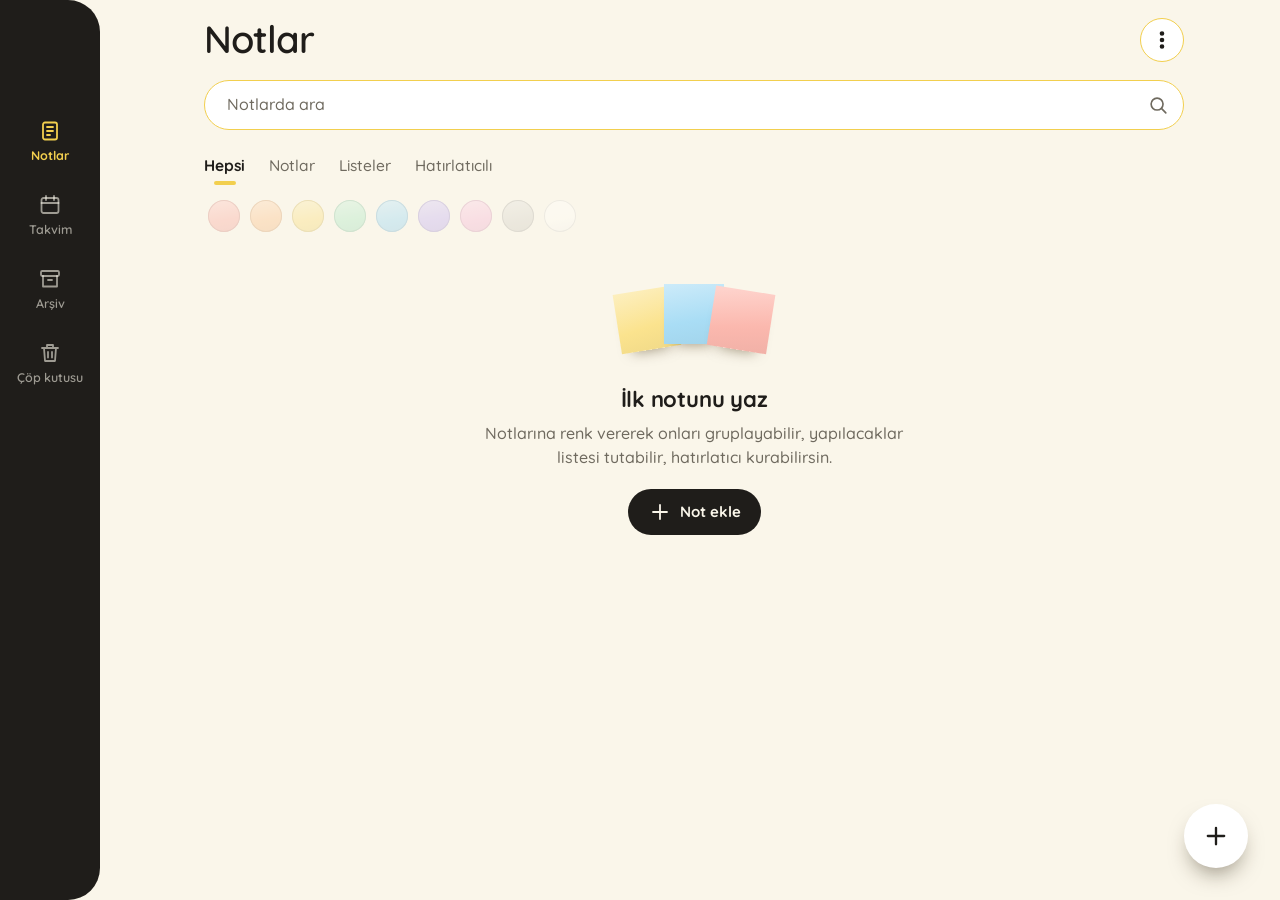
==== index.html @ d700523e "Yeni tasarım: krem masa üstünde yapışkan notlar - Pastel, hafif eğik notlar; raptiye = sabitlenmiş, " ====
<!doctype html>
<html lang="tr">
<head>
<meta charset="utf-8">
<meta name="viewport" content="width=device-width, initial-scale=1, viewport-fit=cover, interactive-widget=resizes-content">
<title>Palet</title>
<meta name="description" content="Renkli notlar, yapılacaklar listeleri ve hatırlatıcılar">
<meta name="theme-color" content="#FAF6EA">
<link rel="manifest" href="manifest.webmanifest">
<link rel="icon" href="icons/icon.svg" type="image/svg+xml">
<link rel="apple-touch-icon" href="icons/icon-192.png">
<link rel="preconnect" href="https://fonts.googleapis.com">
<link rel="preconnect" href="https://fonts.gstatic.com" crossorigin>
<link rel="stylesheet" href="https://fonts.googleapis.com/css2?family=Caveat:wght@500;600;700&family=Quicksand:wght@400;500;600;700&display=swap">
<link rel="stylesheet" href="styles.css">
</head>
<body>
<svg xmlns="http://www.w3.org/2000/svg" style="display:none">
  <defs>
    <symbol id="i-search" viewBox="0 0 24 24"><circle cx="11" cy="11" r="6.5"/><path d="M16 16l4.5 4.5"/></symbol>
    <symbol id="i-more" viewBox="0 0 24 24"><circle cx="12" cy="5.5" r="1.4" class="f"/><circle cx="12" cy="12" r="1.4" class="f"/><circle cx="12" cy="18.5" r="1.4" class="f"/></symbol>
    <symbol id="i-plus" viewBox="0 0 24 24"><path d="M12 5v14M5 12h14"/></symbol>
    <symbol id="i-back" viewBox="0 0 24 24"><path d="M19 12H5M11 6l-6 6 6 6"/></symbol>
    <symbol id="i-pin" viewBox="0 0 24 24"><path d="M9 3.5h6l-1 6.5 3.5 3v2h-11v-2L10 10z"/><path d="M12 15v5.5"/></symbol>
    <symbol id="i-pin-fill" viewBox="0 0 24 24"><path class="f" d="M9 3.5h6l-1 6.5 3.5 3v2h-11v-2L10 10z"/><path d="M12 15v5.5"/></symbol>
    <symbol id="i-bell" viewBox="0 0 24 24"><path d="M6 16v-5a6 6 0 0 1 12 0v5l1.5 2h-15z"/><path d="M10 20.5a2.2 2.2 0 0 0 4 0"/></symbol>
    <symbol id="i-archive" viewBox="0 0 24 24"><rect x="3" y="4" width="18" height="5" rx="1.2"/><path d="M5 9v10.5h14V9M10 13h4"/></symbol>
    <symbol id="i-unarchive" viewBox="0 0 24 24"><rect x="3" y="4" width="18" height="5" rx="1.2"/><path d="M5 9v10.5h14V9M12 17v-5M9.8 14l2.2-2.2 2.2 2.2"/></symbol>
    <symbol id="i-trash" viewBox="0 0 24 24"><path d="M4 7h16M9 7V4h6v3M6 7l1 13h10l1-13M10 11v5.5M14 11v5.5"/></symbol>
    <symbol id="i-restore" viewBox="0 0 24 24"><path d="M4.5 12a7.5 7.5 0 1 0 2.3-5.4"/><path d="M4.5 4v4.5H9"/></symbol>
    <symbol id="i-checklist" viewBox="0 0 24 24"><rect x="3.5" y="4.5" width="4" height="4" rx="1"/><rect x="3.5" y="15.5" width="4" height="4" rx="1"/><path d="M10.5 6.5h10M10.5 17.5h10"/></symbol>
    <symbol id="i-text" viewBox="0 0 24 24"><path d="M4.5 6h15M4.5 11h15M4.5 16h9"/></symbol>
    <symbol id="i-grid" viewBox="0 0 24 24"><rect x="4" y="4" width="7" height="7" rx="1.5"/><rect x="13" y="4" width="7" height="7" rx="1.5"/><rect x="4" y="13" width="7" height="7" rx="1.5"/><rect x="13" y="13" width="7" height="7" rx="1.5"/></symbol>
    <symbol id="i-rows" viewBox="0 0 24 24"><rect x="4" y="5" width="16" height="5.5" rx="1.5"/><rect x="4" y="13.5" width="16" height="5.5" rx="1.5"/></symbol>
    <symbol id="i-calendar" viewBox="0 0 24 24"><rect x="3.5" y="5" width="17" height="15" rx="2"/><path d="M3.5 10h17M8 3v4M16 3v4"/></symbol>
    <symbol id="i-notes" viewBox="0 0 24 24"><rect x="5" y="3.5" width="14" height="17" rx="2"/><path d="M9 8h6M9 12h6M9 16h3"/></symbol>
    <symbol id="i-chev-left" viewBox="0 0 24 24"><path d="M15 6l-6 6 6 6"/></symbol>
    <symbol id="i-chev-right" viewBox="0 0 24 24"><path d="M9 6l6 6-6 6"/></symbol>
    <symbol id="i-download" viewBox="0 0 24 24"><path d="M12 4v11M7 10l5 5 5-5M5 20h14"/></symbol>
    <symbol id="i-upload" viewBox="0 0 24 24"><path d="M12 20V9M7 13l5-5 5 5M5 4h14"/></symbol>
    <symbol id="i-theme" viewBox="0 0 24 24"><circle cx="12" cy="12" r="8"/><path class="f" d="M12 4a8 8 0 0 1 0 16z"/></symbol>
    <symbol id="i-close" viewBox="0 0 24 24"><path d="M6 6l12 12M18 6L6 18"/></symbol>
    <symbol id="i-check" viewBox="0 0 24 24"><path d="M5 12.5l4.5 4.5L19 7.5"/></symbol>
    <symbol id="i-copy" viewBox="0 0 24 24"><rect x="8.5" y="8.5" width="11.5" height="11.5" rx="2"/><path d="M15.5 8.5V6a2 2 0 0 0-2-2H6a2 2 0 0 0-2 2v7.5a2 2 0 0 0 2 2h2.5"/></symbol>
    <symbol id="i-share" viewBox="0 0 24 24"><path d="M12 3.5v11.5M8 7.5l4-4 4 4M5 12v7.5h14V12"/></symbol>
    <symbol id="i-sort" viewBox="0 0 24 24"><path d="M7 4v16M4 17l3 3 3-3M17 20V4M14 7l3-3 3 3"/></symbol>
    <!-- Desk props: drawn in their own colours, not currentColor -->
    <symbol id="d-pushpin" viewBox="0 0 34 44">
      <ellipse cx="20" cy="40" rx="6" ry="1.8" fill="rgba(40,25,0,.22)"/>
      <path d="M17 20 19.5 38.5" stroke="#8C8E93" stroke-width="2.2" stroke-linecap="round"/>
      <path d="M8 19.5c2.6 2.6 15.4 2.6 18 0l-3-4.5h-12z" fill="#B8323A"/>
      <circle cx="17" cy="11" r="9.5" fill="#E4484F"/>
      <ellipse cx="13.6" cy="7.6" rx="3.4" ry="2.6" fill="#fff" opacity=".5"/>
    </symbol>
    <symbol id="d-clip" viewBox="0 0 22 56">
      <path d="M7 18v25a4.5 4.5 0 0 0 9 0V12a7.5 7.5 0 0 0-15 0v31" fill="none" stroke="#8E97A3" stroke-width="2.6" stroke-linecap="round"/>
      <path d="M7 18v25a4.5 4.5 0 0 0 9 0V12" fill="none" stroke="#C9D0D8" stroke-width="1" stroke-linecap="round" opacity=".8"/>
    </symbol>
    <symbol id="i-install" viewBox="0 0 24 24"><rect x="7" y="3" width="10" height="18" rx="2"/><path d="M12 7.5v6.5M9.5 11.5L12 14l2.5-2.5"/></symbol>
  </defs>
</svg>

<div class="app">
  <header class="topbar">
    <div class="topbar-row">
      <h1 id="view-title" class="view-title">Notlar</h1>
      <button id="menu-btn" class="icon-btn ring" type="button" aria-label="Görünüm ve yedek seçenekleri"><svg class="icon"><use href="#i-more"/></svg></button>
    </div>
    <div id="search-row" class="search-row">
      <label class="search-field">
        <span class="visually-hidden">Notlarda ara</span>
        <input id="search-input" type="search" placeholder="Notlarda ara" autocomplete="off" enterkeyhint="search">
        <button id="search-close" class="clear-btn" type="button" aria-label="Aramayı temizle" hidden><svg class="icon"><use href="#i-close"/></svg></button>
        <svg class="icon search-icon" aria-hidden="true"><use href="#i-search"/></svg>
      </label>
    </div>
    <div id="kinds" class="kinds" role="group" aria-label="Türe göre filtrele"></div>
    <div id="palette" class="palette" role="group" aria-label="Renge göre filtrele"></div>
  </header>

  <main id="view" class="view" tabindex="-1"></main>

  <button id="fab" class="fab" type="button" aria-label="Yeni not"><svg class="icon"><use href="#i-plus"/></svg></button>

  <nav class="tabs" aria-label="Bölümler">
    <button class="tab" type="button" data-view="notes"><svg class="icon"><use href="#i-notes"/></svg><span>Notlar</span></button>
    <button class="tab" type="button" data-view="calendar"><svg class="icon"><use href="#i-calendar"/></svg><span>Takvim</span></button>
    <span class="tab-gap" aria-hidden="true"></span>
    <button class="tab" type="button" data-view="archive"><svg class="icon"><use href="#i-archive"/></svg><span>Arşiv</span></button>
    <button class="tab" type="button" data-view="trash"><svg class="icon"><use href="#i-trash"/></svg><span>Çöp kutusu</span></button>
  </nav>
</div>

<section id="editor" class="editor" hidden aria-label="Not">
  <header class="ed-bar">
    <button id="ed-back" class="icon-btn ring" type="button" aria-label="Notu kaydet ve kapat"><svg class="icon"><use href="#i-back"/></svg></button>
    <span class="grow"></span>
    <button id="ed-pin" class="icon-btn" type="button" aria-label="Sabitle" aria-pressed="false"><svg class="icon"><use href="#i-pin"/></svg></button>
    <button id="ed-remind" class="icon-btn" type="button" aria-label="Hatırlatıcı kur"><svg class="icon"><use href="#i-bell"/></svg></button>
    <button id="ed-archive" class="icon-btn" type="button" aria-label="Arşivle"><svg class="icon"><use href="#i-archive"/></svg></button>
    <button id="ed-more" class="icon-btn" type="button" aria-label="Diğer işlemler"><svg class="icon"><use href="#i-more"/></svg></button>
  </header>
  <div class="ed-scroll">
    <div class="ed-inner">
      <span class="ed-tape" aria-hidden="true"></span>
      <input id="ed-title" class="ed-title" type="text" placeholder="Başlık" aria-label="Başlık" autocomplete="off" enterkeyhint="next">
      <button id="ed-chip" class="chip" type="button" hidden></button>
      <textarea id="ed-body" class="ed-body" placeholder="Not" aria-label="Not metni" rows="6"></textarea>
      <div id="ed-list" class="ed-list" hidden></div>
    </div>
  </div>
  <footer class="ed-foot">
    <div id="ed-colors" class="swatches" role="radiogroup" aria-label="Not rengi"></div>
    <p id="ed-stamp" class="stamp"></p>
  </footer>
</section>

<dialog id="dlg-remind" class="dlg">
  <form method="dialog" class="dlg-form">
    <h2 class="dlg-title">Hatırlatıcı</h2>
    <div class="quick">
      <button type="button" class="pill" data-quick="tonight">Bu akşam 20:00</button>
      <button type="button" class="pill" data-quick="tomorrow">Yarın 09:00</button>
      <button type="button" class="pill" data-quick="week">Haftaya 09:00</button>
    </div>
    <label class="field-label" for="remind-at">Tarih ve saat</label>
    <input id="remind-at" class="field" type="datetime-local">
    <p id="remind-hint" class="hint"></p>
    <div class="dlg-actions">
      <button id="remind-remove" class="btn ghost danger-text" type="button">Kaldır</button>
      <span class="grow"></span>
      <button id="remind-cancel" class="btn ghost" type="button">Vazgeç</button>
      <button class="btn primary" value="save">Kaydet</button>
    </div>
  </form>
</dialog>

<dialog id="dlg-confirm" class="dlg">
  <form method="dialog" class="dlg-form">
    <h2 id="confirm-title" class="dlg-title"></h2>
    <p id="confirm-body" class="dlg-text"></p>
    <div class="dlg-actions">
      <span class="grow"></span>
      <button class="btn ghost" value="cancel">Vazgeç</button>
      <button id="confirm-ok" class="btn danger" value="ok"></button>
    </div>
  </form>
</dialog>

<dialog id="dlg-sheet" class="dlg sheet">
  <form method="dialog" class="sheet-form">
    <h2 id="sheet-title" class="sheet-title"></h2>
    <div id="sheet-items" class="sheet-items"></div>
  </form>
</dialog>

<input id="import-file" type="file" accept="application/json,.json" hidden>
<div id="toast" class="toast" role="status" aria-live="polite" hidden><span id="toast-msg"></span><button id="toast-act" type="button" hidden></button></div>

<script type="module" src="app.js"></script>
</body>
</html>
---- styles.css ----
/* Palet: sticky notes on a cream desk.
   Notes are paper: pastel, slightly tilted, held up by tape, a pushpin (pinned) or a clip (lists). */
:root {
  color-scheme: light;
  --bg: #FAF6EA;           /* the desk */
  --surface: #FFFFFF;
  --ink: #1F1D1A;
  --muted: #6F6A5F;
  --line: #E7DFC9;
  --sun: #F2CF4E;          /* rings, active tab, underlines */
  --bar: #1F1D1A;          /* bottom bar */
  --bar-ink: #FAF6EA;
  --hover: rgba(31, 29, 26, .06);
  --press: rgba(31, 29, 26, .12);
  --focus: #2F5BD3;
  --danger: #C2362F;
  --backdrop: rgba(25, 20, 10, .42);

  /* Text on paper is always dark, in both themes */
  --paper-ink: #2B2822;
  --sheen: 40%;            /* how much lighter the top of a note is */

  --n-red: #FBB8AE;
  --n-orange: #FDCB9B;
  --n-yellow: #FBE38E;
  --n-green: #B9EBCB;
  --n-blue: #A9DDF5;
  --n-purple: #CDBDF3;
  --n-pink: #F8C3DC;
  --n-gray: #DCD9D0;
  --n-white: #FFFDF7;

  --font: "Quicksand", ui-rounded, system-ui, -apple-system, "Segoe UI", Roboto, sans-serif;
  --hand: "Caveat", "Segoe Print", "Bradley Hand", cursive;
  --tabs-h: 68px;
  --safe-b: env(safe-area-inset-bottom, 0px);
  --safe-t: env(safe-area-inset-top, 0px);
  --dur: 180ms;
  --ease: cubic-bezier(.2, .7, .2, 1);
}

@media (prefers-color-scheme: dark) {
  :root:not([data-theme="light"]) {
    color-scheme: dark;
    --bg: #1B1A17; --surface: #262420; --ink: #F2EEE3; --muted: #A7A193; --line: #3A3730;
    --sun: #E9C84A; --bar: #2E2B25; --bar-ink: #F2EEE3;
    --hover: rgba(242, 238, 227, .07); --press: rgba(242, 238, 227, .14);
    --focus: #8DA9F5; --danger: #FF7A70; --backdrop: rgba(0, 0, 0, .6);
    --sheen: 14%;
    --n-red: #D99A91; --n-orange: #DDAE7F; --n-yellow: #D9C473; --n-green: #9CC9AD; --n-blue: #8FBDD4;
    --n-purple: #AE9FD3; --n-pink: #D4A3BB; --n-gray: #B9B6AD; --n-white: #DDDAD1;
  }
}
:root[data-theme="dark"] {
  color-scheme: dark;
  --bg: #1B1A17; --surface: #262420; --ink: #F2EEE3; --muted: #A7A193; --line: #3A3730;
  --sun: #E9C84A; --bar: #2E2B25; --bar-ink: #F2EEE3;
  --hover: rgba(242, 238, 227, .07); --press: rgba(242, 238, 227, .14);
  --focus: #8DA9F5; --danger: #FF7A70; --backdrop: rgba(0, 0, 0, .6);
  --sheen: 14%;
  --n-red: #D99A91; --n-orange: #DDAE7F; --n-yellow: #D9C473; --n-green: #9CC9AD; --n-blue: #8FBDD4;
  --n-purple: #AE9FD3; --n-pink: #D4A3BB; --n-gray: #B9B6AD; --n-white: #DDDAD1;
}

/* Base */
*, *::before, *::after { box-sizing: border-box; }
html {
  -webkit-text-size-adjust: 100%;
  -webkit-tap-highlight-color: transparent; /* our own :active states give the feedback */
  overscroll-behavior: none;                /* no pull-to-refresh tearing the app away */
}
body {
  margin: 0;
  min-height: 100dvh;
  background: var(--bg);
  color: var(--ink);
  font: 500 16px/1.45 var(--font);
  overflow-x: hidden;
}
button, input, textarea, select { font: inherit; color: inherit; }
button { cursor: pointer; background: none; border: 0; padding: 0; }
/* Controls fire on tap without the double-tap wait, and a long press doesn't select their label */
button, a, [role="button"], label { touch-action: manipulation; }
button, [role="button"] { user-select: none; -webkit-user-select: none; -webkit-touch-callout: none; }
:focus-visible { outline: 2px solid var(--focus); outline-offset: 2px; border-radius: 8px; }
[hidden] { display: none !important; }
.visually-hidden { position: absolute; width: 1px; height: 1px; overflow: hidden; clip: rect(0 0 0 0); white-space: nowrap; }
.grow { flex: 1; }

.icon { width: 24px; height: 24px; flex: none; fill: none; stroke: currentColor; stroke-width: 1.8; stroke-linecap: round; stroke-linejoin: round; }
.icon .f, symbol .f { fill: currentColor; }

/* Paper: every note colour is a soft vertical sheen, lighter at the top */
.card, .seg, .empty-art span, .editor {
  --paper: linear-gradient(170deg, color-mix(in oklab, var(--c), #fff var(--sheen)) 0%, var(--c) 60%, color-mix(in oklab, var(--c), #000 3%) 100%);
}
.swatch { --paper: linear-gradient(170deg, color-mix(in oklab, var(--sc), #fff var(--sheen)) 0%, var(--sc) 60%); }

.icon-btn {
  display: inline-grid; place-items: center;
  width: 44px; height: 44px; border-radius: 50%; flex: none;
  color: var(--ink);
}
.icon-btn.ring { border: 1.5px solid var(--sun); background: var(--surface); }
.icon-btn[aria-pressed="true"] { background: var(--hover); }

.btn {
  display: inline-flex; align-items: center; justify-content: center; gap: 8px;
  min-height: 46px; padding: 0 20px; border-radius: 999px;
  font-weight: 700; font-size: 15px;
}
.btn.primary { background: var(--ink); color: var(--bg); }
.btn.danger { background: var(--danger); color: #fff; }
.btn.outline { border: 1.5px solid var(--ink); }
.danger-text { color: var(--danger); }

/* App chrome */
.app { max-width: 1120px; margin: 0 auto; padding: 0 16px calc(var(--tabs-h) + var(--safe-b) + 110px); }

.topbar { padding-top: calc(var(--safe-t) + 14px); padding-bottom: 6px; }
.topbar-row { display: flex; align-items: center; gap: 8px; min-height: 52px; }
.view-title {
  flex: 1; margin: 0;
  font-size: 38px; line-height: 1.05; font-weight: 600; letter-spacing: -.025em;
}

.search-row { margin-top: 14px; }
.search-field {
  display: flex; align-items: center; gap: 4px;
  height: 50px; padding: 0 14px 0 20px; border-radius: 999px;
  background: var(--surface); border: 1.5px solid var(--sun);
  color: var(--muted);
}
.search-field:focus-within { border-color: var(--ink); }
.search-field input { flex: 1; min-width: 0; border: 0; outline: 0; background: none; color: var(--ink); font-size: 16px; font-weight: 500; }
.search-field input::placeholder { color: var(--muted); }
.search-field input::-webkit-search-cancel-button { display: none; }
.search-icon { width: 22px; height: 22px; }
.clear-btn { display: grid; place-items: center; width: 36px; height: 36px; border-radius: 50%; color: var(--ink); }
.clear-btn .icon { width: 18px; height: 18px; }

/* Kind tabs: text with a short sun underline */
.kinds { display: flex; gap: 24px; margin-top: 16px; overflow-x: auto; scrollbar-width: none; }
.kind {
  position: relative; flex: none; padding: 8px 0 12px;
  font-size: 15.5px; font-weight: 500; color: var(--muted);
}
.kind[aria-pressed="true"] { color: var(--ink); font-weight: 700; }
.kind[aria-pressed="true"]::after {
  content: ""; position: absolute; left: 50%; bottom: 3px; width: 22px; height: 4px; margin-left: -11px;
  border-radius: 4px; background: var(--sun);
}

/* Colour filter: one paper dot per colour, with its count */
.palette { display: flex; gap: 10px; margin-top: 6px; padding: 6px 4px; overflow-x: auto; scrollbar-width: none; }
.seg {
  flex: none; width: 32px; height: 32px; border-radius: 50%;
  background: var(--paper);
  box-shadow: inset 0 0 0 1px color-mix(in oklab, var(--c), #000 10%);
  display: grid; place-items: center;
  font-size: 12.5px; font-weight: 700; color: var(--paper-ink);
  transition: opacity var(--dur) var(--ease), transform 120ms var(--ease), box-shadow var(--dur) var(--ease);
}
.seg.none { opacity: .45; }
.palette.filtering .seg[aria-pressed="false"] { opacity: .3; }
.seg[aria-pressed="true"] { box-shadow: 0 0 0 2.5px var(--bg), 0 0 0 4.5px var(--ink); }

.filter-note {
  display: flex; align-items: center; gap: 10px; flex-wrap: wrap;
  margin: 8px 0 4px; color: var(--muted); font-size: 15px;
}
.filter-note .dot { width: 12px; height: 12px; border-radius: 50%; background: var(--c); }
.link-btn { font-weight: 700; color: var(--ink); text-decoration: underline; text-decoration-color: var(--sun); text-decoration-thickness: 3px; text-underline-offset: 4px; min-height: 32px; }

/* The board */
.section-head { margin: 22px 0 4px; font-size: 14px; font-weight: 700; color: var(--muted); }

.notes.grid {
  display: grid; grid-template-columns: repeat(2, minmax(0, 1fr));
  gap: 28px 18px; align-items: start;
  padding: 22px 4px 12px;
}
@media (min-width: 720px) { .notes.grid { grid-template-columns: repeat(3, minmax(0, 1fr)); gap: 34px 24px; } }
@media (min-width: 1000px) { .notes.grid { grid-template-columns: repeat(4, minmax(0, 1fr)); } }
.notes.grid .card:nth-child(2n) { top: 12px; }
.notes.rows { display: grid; gap: 22px; max-width: 760px; padding: 20px 4px 12px; }

.card {
  position: relative;
  display: flex; flex-direction: column;
  aspect-ratio: 1 / 1; /* grows past square when the text needs it */
  padding: 20px 14px 12px;
  color: var(--paper-ink);
  background: var(--paper);
  border-radius: 2px 2px 4px 4px;
  box-shadow: 0 1px 1px rgba(60, 40, 0, .08), 0 14px 18px -14px rgba(60, 40, 0, .55);
  transform: rotate(var(--tilt, 0deg));
  transition: transform 180ms var(--ease), box-shadow 180ms var(--ease);
}
.notes.rows .card { aspect-ratio: auto; min-height: 0; transform: rotate(calc(var(--tilt, 0deg) / 3)); }
/* A curled corner on some notes */
.card.curl::after {
  content: ""; position: absolute; right: 0; bottom: 0; width: 26px; height: 26px;
  background: linear-gradient(315deg, var(--bg) 0 50%, color-mix(in oklab, var(--c), #000 16%) 50%, color-mix(in oklab, var(--c), #fff 30%) 100%);
  border-top-left-radius: 8px;
  box-shadow: -2px -2px 4px rgba(60, 40, 0, .1);
}
.card-hit { position: absolute; inset: 0; z-index: 1; border-radius: 4px; }
.card-hit:focus-visible { outline-offset: 4px; }
.card > :not(.card-hit):not(.holder) { position: relative; pointer-events: none; flex-shrink: 0; }

.holder { position: absolute; z-index: 2; pointer-events: none; }
.holder.tape {
  top: -10px; left: 50%; width: 66px; height: 22px; margin-left: -33px;
  transform: rotate(var(--tape-tilt, -2deg));
  background:
    repeating-linear-gradient(90deg, rgba(255, 255, 255, .22) 0 4px, transparent 4px 10px),
    color-mix(in oklab, var(--tape), transparent 22%);
  clip-path: polygon(0 12%, 5% 0, 12% 8%, 88% 6%, 95% 0, 100% 14%, 100% 88%, 95% 100%, 88% 92%, 12% 96%, 5% 100%, 0 86%);
}
.holder.pin { top: -18px; left: 50%; width: 30px; height: 38px; margin-left: -13px; }
.holder.clip { top: -16px; left: 14px; width: 18px; height: 46px; transform: rotate(-8deg); }

.card-title {
  margin: 0 0 4px; font-family: var(--hand); font-size: 25px; line-height: 1.02; font-weight: 700;
  overflow-wrap: anywhere;
  display: -webkit-box; -webkit-line-clamp: 3; -webkit-box-orient: vertical; overflow: hidden;
}
.card-body {
  margin: 0; font-family: var(--hand); font-size: 20.5px; line-height: 1.12; font-weight: 500;
  white-space: pre-wrap; overflow-wrap: anywhere;
  display: -webkit-box; -webkit-line-clamp: 6; -webkit-box-orient: vertical; overflow: hidden;
}
.card-title + .card-body { -webkit-line-clamp: 4; opacity: .85; }
.notes.rows .card-body { -webkit-line-clamp: 3; }
.card-list { list-style: none; margin: 2px 0 0; padding: 0; font-family: var(--hand); font-size: 20px; line-height: 1.1; display: grid; gap: 2px; }
.card-list li { display: flex; gap: 7px; align-items: flex-start; overflow-wrap: anywhere; }
.card-list .box { flex: none; width: 12px; height: 12px; margin-top: 5px; border: 1.6px solid currentColor; border-radius: 3px; opacity: .7; }
.card-more { margin: 4px 0 0; font-size: 12.5px; font-weight: 600; opacity: .7; }
.card-meta { display: flex; flex-wrap: wrap; gap: 6px; margin-top: auto; padding-top: 8px; }
.card-when {
  display: inline-flex; align-items: center; gap: 4px;
  font-size: 12.5px; font-weight: 700; letter-spacing: .01em; opacity: .8;
}
.card-when .icon { width: 14px; height: 14px; stroke-width: 2.2; }
.card-when.past { text-decoration: line-through; opacity: .5; }

/* Empty states: a few blank notes */
.empty { max-width: 420px; margin: 40px auto 0; text-align: center; }
.empty-art { display: flex; justify-content: center; margin: 0 0 26px; height: 74px; }
.empty-art span {
  width: 60px; height: 60px; margin: 0 -6px; background: var(--paper);
  box-shadow: 0 12px 14px -12px rgba(60, 40, 0, .5);
  transform: rotate(calc(var(--i) * 9deg)) translateY(calc(var(--i) * var(--i) * 6px));
}
.empty h2 { margin: 0 0 6px; font-size: 22px; font-weight: 700; letter-spacing: -.01em; }
.empty p { margin: 0 0 20px; color: var(--muted); }

.banner {
  display: flex; align-items: center; gap: 12px; flex-wrap: wrap;
  padding: 10px 12px 10px 16px; margin: 10px 0 4px; border-radius: 18px;
  background: var(--surface); border: 1px solid var(--line); color: var(--muted); font-size: 15px;
}
.banner p { margin: 0; flex: 1; min-width: 200px; }

/* Bottom bar: dark, domed, with the new-note button sitting in its middle */
.tabs {
  position: fixed; left: 0; right: 0; bottom: 0; z-index: 6;
  display: grid; grid-template-columns: repeat(5, 1fr); align-items: center;
  height: calc(var(--tabs-h) + var(--safe-b)); padding: 6px 8px var(--safe-b);
  background: var(--bar); color: var(--bar-ink);
  border-radius: 50% 50% 0 0 / 26px 26px 0 0;
}
body:has(#fab[hidden]) .tabs { grid-template-columns: repeat(4, 1fr); }
body:has(#fab[hidden]) .tab-gap { display: none; }
.tab {
  display: flex; flex-direction: column; align-items: center; justify-content: center; gap: 3px;
  height: 56px; min-width: 0;
  font-size: 11.5px; font-weight: 600; color: color-mix(in oklab, var(--bar-ink) 58%, transparent);
}
.tab .icon { width: 24px; height: 24px; transition: transform 120ms var(--ease); }
.tab[aria-current="page"] { color: var(--sun); font-weight: 700; }

.fab {
  position: fixed; z-index: 7;
  left: 50%; translate: -50% 0;
  bottom: calc(var(--safe-b) + var(--tabs-h) - 36px);
  width: 64px; height: 64px; border-radius: 50%;
  display: grid; place-items: center;
  background: var(--surface); color: var(--ink);
  box-shadow: 0 0 0 6px var(--bg), 0 12px 22px -8px rgba(40, 30, 10, .5);
}
.fab .icon { width: 28px; height: 28px; stroke-width: 2; }

@media (min-width: 900px) {
  .app { padding-left: 124px; padding-bottom: 120px; }
  .tabs {
    top: 0; right: auto; width: 100px; height: auto; padding: calc(var(--safe-t) + 110px) 0 0;
    display: flex; flex-direction: column; gap: 10px;
    border-radius: 0 32px 32px 0;
  }
  .tab-gap { display: none; }
  .tab { height: 64px; flex: none; font-size: 12.5px; }
  .fab { left: auto; translate: none; right: 32px; bottom: 32px; box-shadow: 0 12px 22px -8px rgba(40, 30, 10, .5); }
  .toast { bottom: 32px !important; }
}

/* Calendar */
.cal { max-width: 560px; margin-top: 8px; }
.cal-head { display: flex; align-items: center; gap: 4px; margin-bottom: 8px; }
.cal-month { flex: 1; margin: 0; font-size: 22px; font-weight: 700; letter-spacing: -.01em; }
.cal-month::first-letter { text-transform: uppercase; }
.cal-grid {
  display: grid; grid-template-columns: repeat(7, minmax(0, 1fr)); gap: 2px;
  padding: 10px 8px; border-radius: 24px; background: var(--surface); border: 1px solid var(--line);
}
.cal-wd { text-align: center; font-size: 12.5px; font-weight: 600; color: var(--muted); padding: 4px 0 6px; }
.cal-day {
  position: relative; min-width: 0; min-height: 56px; border-radius: 14px; padding: 5px 0 6px;
  display: flex; flex-direction: column; align-items: center; justify-content: flex-start; gap: 4px;
  font-size: 15px; font-weight: 600; font-variant-numeric: tabular-nums;
}
.cal-day .num { display: grid; place-items: center; width: 30px; height: 30px; border-radius: 50%; }
.cal-day.today .num { background: var(--sun); color: var(--paper-ink); font-weight: 700; }
.cal-day[aria-pressed="true"] { box-shadow: inset 0 0 0 1.5px var(--ink); }
.cal-day.out { visibility: hidden; }
.dots { display: flex; gap: 3px; flex-wrap: wrap; justify-content: center; max-width: 100%; padding: 0 4px; }
.dots i { width: 7px; height: 7px; border-radius: 2px; background: var(--c); transform: rotate(8deg); }
.cal-list { margin-top: 20px; }
.cal-list h3 { margin: 0 0 6px; font-size: 18px; font-weight: 700; }
.cal-list h3::first-letter { text-transform: uppercase; }
.cal-empty { color: var(--muted); margin: 0 0 14px; }

/* Editor: the note itself, blown up, on ruled paper */
.editor {
  --ink: var(--paper-ink);
  --hover: rgba(43, 40, 34, .08);
  --press: rgba(43, 40, 34, .15);
  --rule: color-mix(in oklab, var(--c), #2B2822 16%);
  position: fixed; inset: 0; z-index: 20;
  display: flex; flex-direction: column;
  color: var(--paper-ink);
  background: var(--paper);
  background-color: var(--c);
}
.editor.opening { animation: ed-in 220ms var(--ease); }
@keyframes ed-in { from { opacity: 0; transform: translateY(14px) rotate(-1deg); } }
.ed-bar {
  display: flex; align-items: center; gap: 4px;
  padding: calc(var(--safe-t) + 8px) 10px 4px;
  max-width: 820px; width: 100%; margin: 0 auto;
}
.editor .icon-btn.ring { border-color: rgba(43, 40, 34, .22); background: rgba(255, 255, 255, .35); }
.ed-scroll { flex: 1; overflow-y: auto; overscroll-behavior: contain; }
.ed-inner { max-width: 760px; margin: 0 auto; padding: 0 22px 32px; }
.ed-tape {
  display: block; width: 96px; height: 24px; margin: 2px auto 8px;
  transform: rotate(-2deg);
  background:
    repeating-linear-gradient(90deg, rgba(255, 255, 255, .3) 0 4px, transparent 4px 10px),
    color-mix(in oklab, var(--c), #2B2822 14%);
  opacity: .8;
  clip-path: polygon(0 12%, 5% 0, 12% 8%, 88% 6%, 95% 0, 100% 14%, 100% 88%, 95% 100%, 88% 92%, 12% 96%, 5% 100%, 0 86%);
}
.ed-title {
  width: 100%; border: 0; outline: 0; background: none; padding: 4px 0;
  font-family: var(--hand); font-size: 38px; font-weight: 700; line-height: 1.1;
}
.ed-title::placeholder, .ed-body::placeholder, .item-text::placeholder { color: rgba(43, 40, 34, .42); }
.ed-body {
  display: block; width: 100%; min-height: 50vh; resize: none; border: 0; outline: 0;
  margin-top: 10px; padding: 0; overflow: hidden;
  font-size: 17px; line-height: 30px; font-weight: 500;
  background: repeating-linear-gradient(to bottom, transparent 0 29px, var(--rule) 29px 30px);
  background-attachment: local;
}
.chip {
  display: inline-flex; align-items: center; gap: 6px; margin: 4px 0 6px;
  min-height: 34px; padding: 0 14px 0 10px; border-radius: 999px;
  font-size: 14px; font-weight: 700;
  background: rgba(255, 255, 255, .45);
}
.chip .icon { width: 18px; height: 18px; }
.chip.past { text-decoration: line-through; opacity: .7; }

.ed-list { padding-top: 8px; }
.items { list-style: none; margin: 0; padding: 0; }
.item { display: grid; grid-template-columns: 36px 1fr 40px; align-items: start; gap: 2px; border-bottom: 1px solid var(--rule); }
.check { display: grid; place-items: center; width: 36px; height: 42px; }
.check span {
  display: grid; place-items: center; width: 22px; height: 22px; border-radius: 6px;
  border: 2px solid rgba(43, 40, 34, .7);
}
.check[aria-checked="true"] span { background: var(--paper-ink); border-color: var(--paper-ink); color: var(--c); }
.check .icon { width: 16px; height: 16px; stroke-width: 2.6; }
.item-text {
  width: 100%; resize: none; border: 0; outline: 0; background: none; overflow: hidden;
  padding: 9px 0; font-size: 17px; line-height: 1.45; font-weight: 500; min-height: 42px;
}
.item.done .item-text { text-decoration: line-through; color: rgba(43, 40, 34, .55); }
.item-del { display: grid; place-items: center; width: 40px; height: 40px; border-radius: 50%; opacity: .55; }
.item-del:focus-visible { opacity: 1; background: var(--hover); }
.item-del .icon { width: 18px; height: 18px; }
.add-item {
  display: flex; align-items: center; gap: 8px; min-height: 46px; padding: 0 14px 0 6px; border-radius: 999px;
  color: rgba(43, 40, 34, .72); font-size: 16px; font-weight: 600;
}
.add-item .icon { width: 22px; height: 22px; }
.done-head {
  display: flex; align-items: center; gap: 6px; margin: 16px 0 2px; min-height: 40px;
  font-size: 14px; font-weight: 700; color: rgba(43, 40, 34, .65);
}
.done-head .icon { width: 18px; height: 18px; transition: transform var(--dur) var(--ease); }
.done-head[aria-expanded="true"] .icon { transform: rotate(90deg); }

.ed-foot {
  border-top: 1px solid var(--rule);
  background: rgba(255, 255, 255, .2);
  padding: 10px 12px calc(var(--safe-b) + 8px);
}
.swatches { display: flex; gap: 10px; overflow-x: auto; padding: 5px; max-width: 760px; margin: 0 auto; scrollbar-width: none; }
.swatch {
  flex: none; width: 36px; height: 36px; border-radius: 50%;
  background: var(--paper);
  box-shadow: inset 0 0 0 1px rgba(43, 40, 34, .18);
  display: grid; place-items: center; color: var(--paper-ink);
}
.swatch[aria-checked="true"] { box-shadow: 0 0 0 2.5px var(--c), 0 0 0 4.5px var(--paper-ink); }
.swatch .icon { width: 18px; height: 18px; stroke-width: 2.6; opacity: 0; }
.swatch[aria-checked="true"] .icon { opacity: 1; }
.stamp { margin: 6px auto 0; max-width: 760px; padding: 0 4px; font-size: 13px; font-weight: 600; color: rgba(43, 40, 34, .6); }

/* Dialogs */
.dlg {
  border: 0; padding: 0; border-radius: 26px;
  width: min(420px, calc(100vw - 32px));
  background: var(--surface); color: var(--ink);
}
.dlg::backdrop { background: var(--backdrop); }
.dlg[open] { animation: dlg-in 160ms var(--ease); }
@keyframes dlg-in { from { opacity: 0; transform: translateY(8px); } }
.dlg-form { padding: 22px; display: flex; flex-direction: column; }
.dlg-title { margin: 0 0 12px; font-size: 22px; font-weight: 700; letter-spacing: -.01em; }
.dlg-text { margin: 0 0 8px; color: var(--muted); }
.dlg-actions { display: flex; align-items: center; gap: 4px; margin-top: 18px; flex-wrap: wrap; }
.quick { display: flex; gap: 8px; flex-wrap: wrap; margin-bottom: 18px; }
.pill { min-height: 40px; padding: 0 16px; border-radius: 999px; border: 1.5px solid var(--sun); font-size: 14px; font-weight: 600; }
.field-label { font-size: 14px; font-weight: 700; margin-bottom: 6px; }
.field { height: 48px; padding: 0 16px; border-radius: 16px; border: 1.5px solid var(--line); background: var(--bg); font-size: 16px; }
.field:focus { outline: 2px solid var(--focus); outline-offset: 0; border-color: transparent; }
.hint { margin: 8px 0 0; font-size: 13.5px; color: var(--muted); }

.sheet { margin: auto auto 0; width: min(560px, 100vw); max-width: 100vw; border-radius: 28px 28px 0 0; }
.sheet[open] { animation: sheet-in 200ms var(--ease); }
@keyframes sheet-in { from { transform: translateY(24px); opacity: 0; } }
@media (min-width: 640px) { .sheet { margin: auto; border-radius: 26px; width: 400px; } }
.sheet-form { padding: 16px 10px calc(var(--safe-b) + 12px); }
.sheet-title { margin: 4px 14px 8px; font-size: 15px; font-weight: 700; color: var(--muted); }
.sheet-items { display: flex; flex-direction: column; }
.sheet-item {
  display: flex; align-items: center; gap: 14px; min-height: 52px; padding: 0 14px; border-radius: 16px;
  text-align: left; font-size: 16px; font-weight: 600;
}
.sheet-item .icon { color: var(--muted); }
.sheet-item.danger, .sheet-item.danger .icon { color: var(--danger); }
.sheet-item .tick { margin-left: auto; color: var(--ink); }

/* Toast */
.toast {
  position: fixed; z-index: 30; left: 0; right: 0; margin-inline: auto; width: max-content;
  bottom: calc(var(--tabs-h) + var(--safe-b) + 52px);
  display: flex; align-items: center; gap: 16px;
  max-width: calc(100vw - 32px); padding: 12px 12px 12px 18px; border-radius: 999px;
  background: var(--ink); color: var(--bg); font-size: 15px; font-weight: 600;
  box-shadow: 0 10px 24px -10px rgba(25, 20, 10, .55);
}
.toast.in-editor { bottom: calc(var(--safe-b) + 108px); background: var(--paper-ink); color: #FAF6EA; }
#toast-act { flex: none; white-space: nowrap; font-weight: 700; color: var(--sun); min-height: 32px; padding: 0 8px; }

/* Press feedback lands on finger-down, not on release */
.btn, .fab, .swatch, .check span, .kind { transition: transform 120ms var(--ease), background-color 120ms var(--ease); }
.icon-btn:active, .btn.ghost:active, .pill:active, .sheet-item:active,
.cal-day:active, .item-del:active, .add-item:active, .clear-btn:active { background: var(--press); }
.item-del:active { opacity: 1; }
.btn.primary:active, .btn.danger:active, .btn.outline:active, .swatch:active, .seg:active, .kind:active { transform: scale(.96); }
.fab:active { transform: scale(.93); }
.check:active span { transform: scale(.88); }
.tab:active .icon { transform: scale(.88); }
/* Pressing a note straightens it and presses it to the desk */
.card:has(.card-hit:active) {
  transform: rotate(0deg) scale(.98);
  box-shadow: 0 1px 1px rgba(60, 40, 0, .08), 0 6px 10px -8px rgba(60, 40, 0, .5);
}

/* Hover only where a real pointer can hover; on touch it would stick after a tap */
@media (hover: hover) and (pointer: fine) {
  .icon-btn:hover, .btn.ghost:hover, .cal-day:hover, .clear-btn:hover,
  .pill:hover, .sheet-item:hover { background: var(--hover); }
  .item-del:hover { opacity: 1; background: var(--hover); }
  .kind:hover { color: var(--ink); }
  .card:has(.card-hit:hover) { transform: rotate(0deg) translateY(-3px); }
  .icon-btn:active, .btn.ghost:active, .pill:active, .sheet-item:active,
  .cal-day:active, .item-del:active, .clear-btn:active { background: var(--press); }
}

@media (prefers-reduced-motion: reduce) {
  *, *::before, *::after { animation: none !important; transition: none !important; }
}
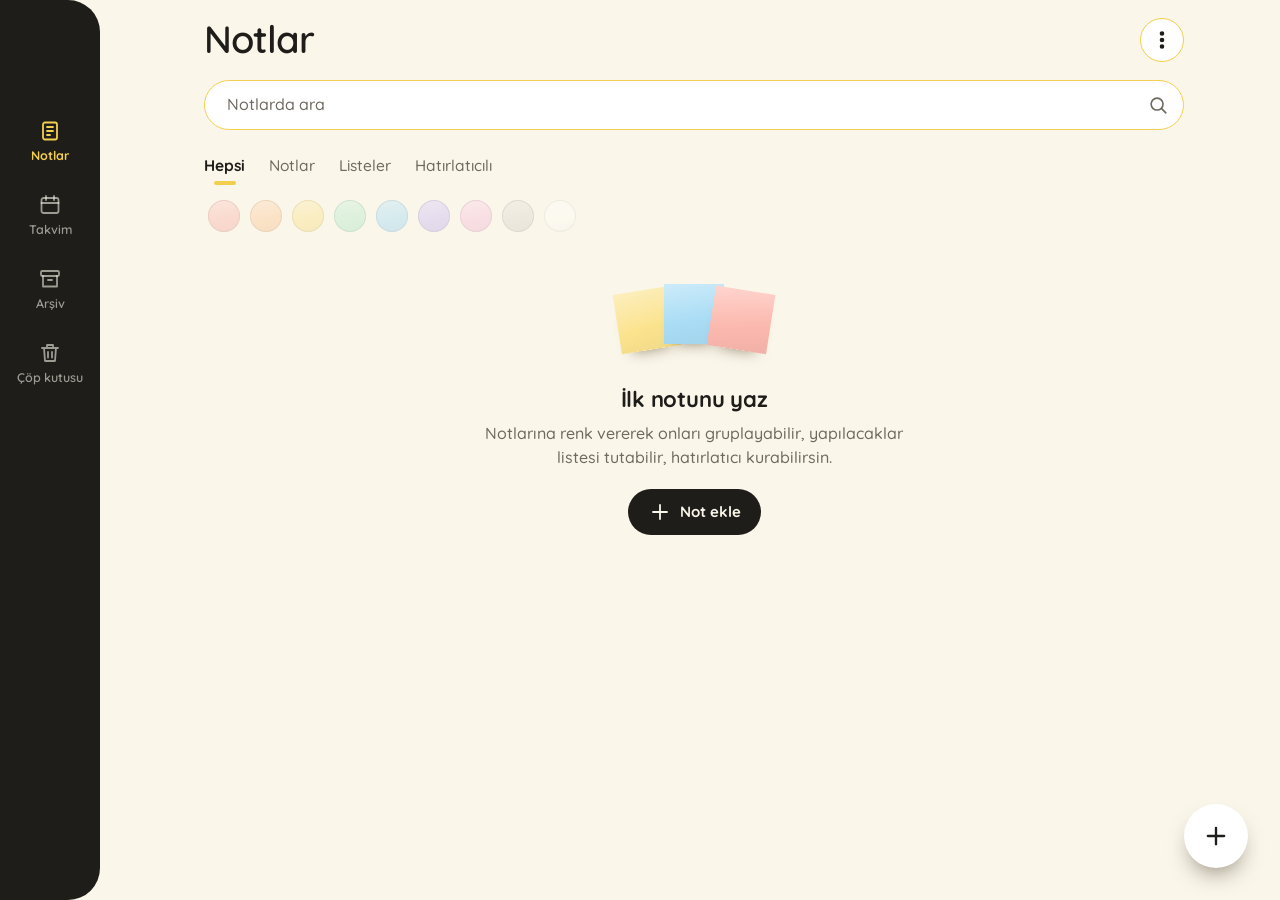
==== commit 1e1333aa: "Yeni TakJot ikonları: icon.svg kaldırıldı, PNG ikonlar eklendi, cache v5 Co-Authored-By: Claude Opus" ====
--- a/index.html
+++ b/index.html
@@ -3,12 +3,12 @@
 <head>
 <meta charset="utf-8">
 <meta name="viewport" content="width=device-width, initial-scale=1, viewport-fit=cover, interactive-widget=resizes-content">
-<title>Palet</title>
+<title>TakJot</title>
 <meta name="description" content="Renkli notlar, yapılacaklar listeleri ve hatırlatıcılar">
 <meta name="theme-color" content="#FAF6EA">
 <link rel="manifest" href="manifest.webmanifest">
-<link rel="icon" href="icons/icon.svg" type="image/svg+xml">
-<link rel="apple-touch-icon" href="icons/icon-192.png">
+<link rel="icon" href="icons/icon-192.png" type="image/png">
+<link rel="apple-touch-icon" href="icons/maskable-512.png">
 <link rel="preconnect" href="https://fonts.googleapis.com">
 <link rel="preconnect" href="https://fonts.gstatic.com" crossorigin>
 <link rel="stylesheet" href="https://fonts.googleapis.com/css2?family=Caveat:wght@500;600;700&family=Quicksand:wght@400;500;600;700&display=swap">
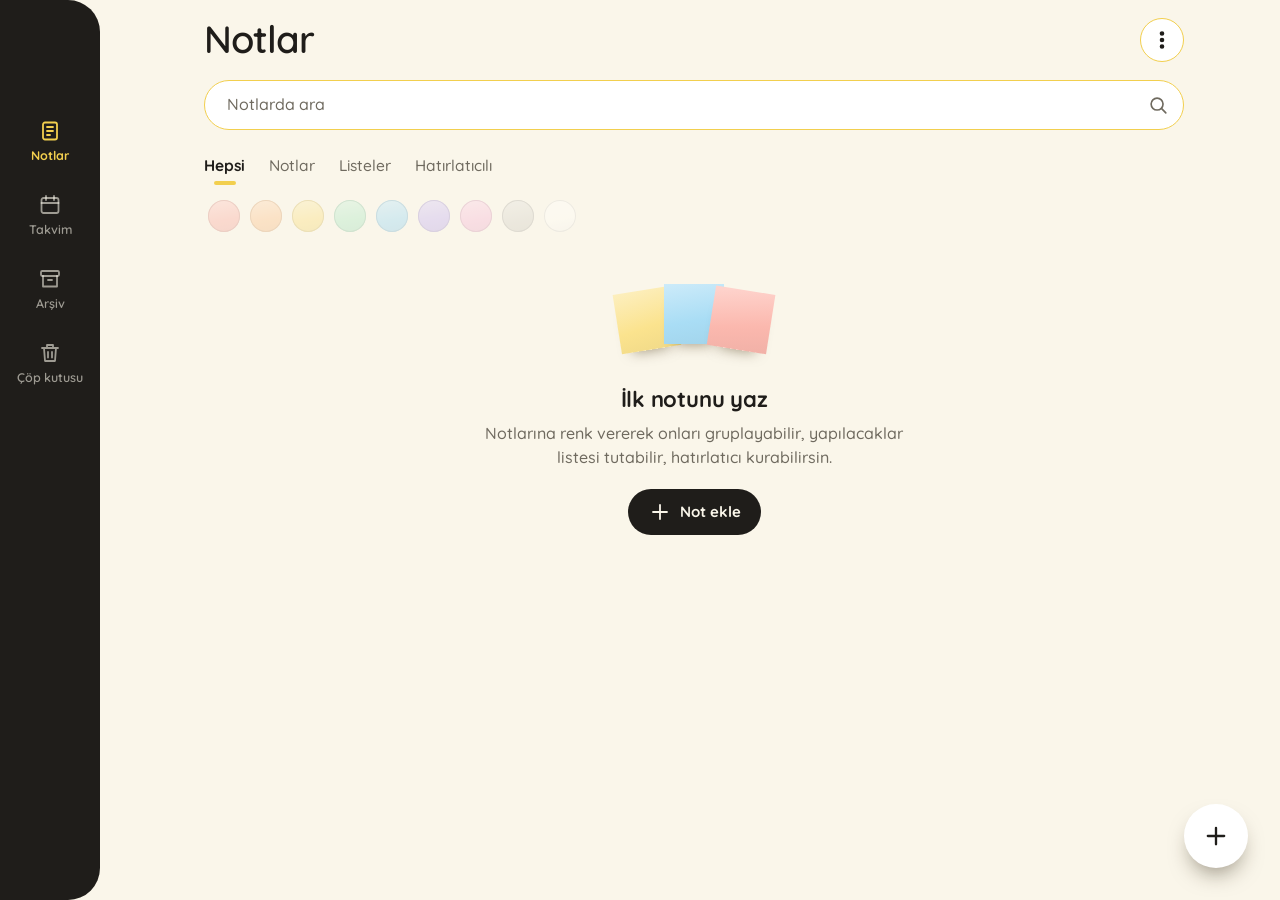
==== commit 56755c99: "Elle sıralama ve sürükle-bırak, tek dokunuşla liste, cache v6 Co-Authored-By: Claude Opus 5.5 <norep" ====
--- a/index.html
+++ b/index.html
@@ -29,6 +29,7 @@
     <symbol id="i-trash" viewBox="0 0 24 24"><path d="M4 7h16M9 7V4h6v3M6 7l1 13h10l1-13M10 11v5.5M14 11v5.5"/></symbol>
     <symbol id="i-restore" viewBox="0 0 24 24"><path d="M4.5 12a7.5 7.5 0 1 0 2.3-5.4"/><path d="M4.5 4v4.5H9"/></symbol>
     <symbol id="i-checklist" viewBox="0 0 24 24"><rect x="3.5" y="4.5" width="4" height="4" rx="1"/><rect x="3.5" y="15.5" width="4" height="4" rx="1"/><path d="M10.5 6.5h10M10.5 17.5h10"/></symbol>
+    <symbol id="i-checkbox" viewBox="0 0 24 24"><rect x="4" y="4" width="16" height="16" rx="4"/><path d="M8.5 12.2l2.5 2.5 4.6-4.9"/></symbol>
     <symbol id="i-text" viewBox="0 0 24 24"><path d="M4.5 6h15M4.5 11h15M4.5 16h9"/></symbol>
     <symbol id="i-grid" viewBox="0 0 24 24"><rect x="4" y="4" width="7" height="7" rx="1.5"/><rect x="13" y="4" width="7" height="7" rx="1.5"/><rect x="4" y="13" width="7" height="7" rx="1.5"/><rect x="13" y="13" width="7" height="7" rx="1.5"/></symbol>
     <symbol id="i-rows" viewBox="0 0 24 24"><rect x="4" y="5" width="16" height="5.5" rx="1.5"/><rect x="4" y="13.5" width="16" height="5.5" rx="1.5"/></symbol>
@@ -95,6 +96,7 @@
   <header class="ed-bar">
     <button id="ed-back" class="icon-btn ring" type="button" aria-label="Notu kaydet ve kapat"><svg class="icon"><use href="#i-back"/></svg></button>
     <span class="grow"></span>
+    <button id="ed-type" class="ed-type" type="button" aria-pressed="false"><svg class="icon"><use href="#i-checkbox"/></svg><span>Liste</span></button>
     <button id="ed-pin" class="icon-btn" type="button" aria-label="Sabitle" aria-pressed="false"><svg class="icon"><use href="#i-pin"/></svg></button>
     <button id="ed-remind" class="icon-btn" type="button" aria-label="Hatırlatıcı kur"><svg class="icon"><use href="#i-bell"/></svg></button>
     <button id="ed-archive" class="icon-btn" type="button" aria-label="Arşivle"><svg class="icon"><use href="#i-archive"/></svg></button>
--- a/styles.css
+++ b/styles.css
@@ -245,6 +245,15 @@
 .card-when .icon { width: 14px; height: 14px; stroke-width: 2.2; }
 .card-when.past { text-decoration: line-through; opacity: .5; }
 
+/* A note held for reordering: straightened, lifted off the desk, above its neighbours */
+body.dragging-note { user-select: none; -webkit-user-select: none; cursor: grabbing; }
+body.dragging-note .card.lifted {
+  z-index: 5;
+  transform: rotate(0deg) scale(1.04);
+  box-shadow: 0 2px 4px rgba(60, 40, 0, .12), 0 28px 32px -18px rgba(60, 40, 0, .6);
+}
+body.dragging-note .card-hit { cursor: grabbing; }
+
 /* Empty states: a few blank notes */
 .empty { max-width: 420px; margin: 40px auto 0; text-align: center; }
 .empty-art { display: flex; justify-content: center; margin: 0 0 26px; height: 74px; }
@@ -255,6 +264,7 @@
 }
 .empty h2 { margin: 0 0 6px; font-size: 22px; font-weight: 700; letter-spacing: -.01em; }
 .empty p { margin: 0 0 20px; color: var(--muted); }
+.empty-actions { display: flex; flex-wrap: wrap; justify-content: center; gap: 10px; }
 
 .banner {
   display: flex; align-items: center; gap: 12px; flex-wrap: wrap;
@@ -351,6 +361,17 @@
   max-width: 820px; width: 100%; margin: 0 auto;
 }
 .editor .icon-btn.ring { border-color: rgba(43, 40, 34, .22); background: rgba(255, 255, 255, .35); }
+/* Text ⇄ checklist toggle, always in view */
+.ed-type {
+  display: inline-flex; align-items: center; gap: 6px; flex: none;
+  height: 40px; margin-right: 4px; padding: 0 14px 0 10px; border-radius: 999px;
+  border: 1.5px solid rgba(43, 40, 34, .22); background: rgba(255, 255, 255, .35);
+  font-size: 14px; font-weight: 700;
+  transition: transform 120ms var(--ease), background-color 120ms var(--ease), color 120ms var(--ease);
+}
+.ed-type .icon { width: 20px; height: 20px; }
+.ed-type[aria-pressed="true"] { background: var(--paper-ink); border-color: var(--paper-ink); color: var(--c); }
+.ed-type:active { transform: scale(.96); }
 .ed-scroll { flex: 1; overflow-y: auto; overscroll-behavior: contain; }
 .ed-inner { max-width: 760px; margin: 0 auto; padding: 0 22px 32px; }
 .ed-tape {
@@ -505,4 +526,6 @@
 
 @media (prefers-reduced-motion: reduce) {
   *, *::before, *::after { animation: none !important; transition: none !important; }
-}
+  /* The held note still follows the finger, but does not grow */
+  body.dragging-note .card.lifted { transform: rotate(0deg); }
+}
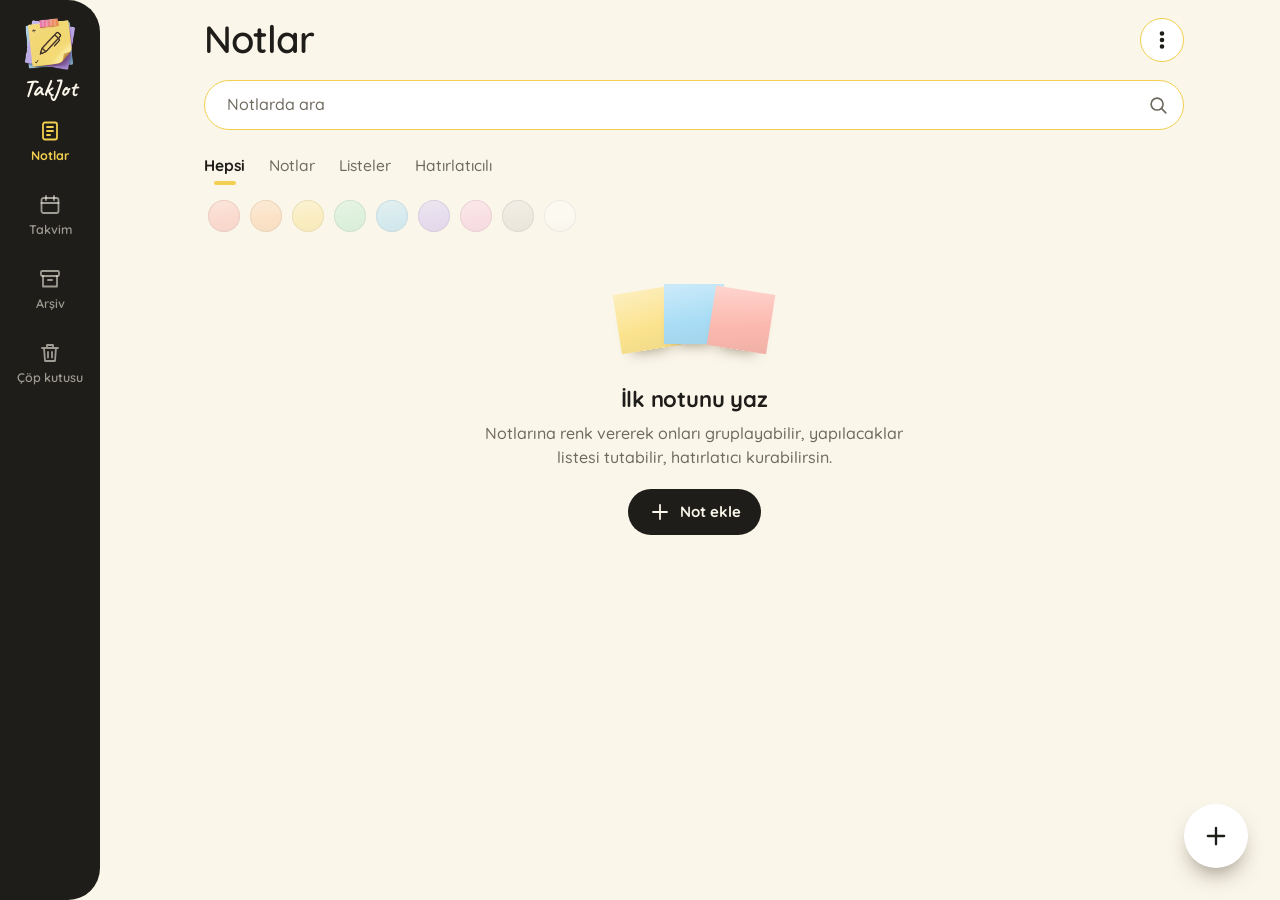
==== commit c941732a: "Logo üst çubuğa, sol şeride ve menüye eklendi (saydam logo), cache v7 Co-Authored-By: Claude Opus 5." ====
--- a/index.html
+++ b/index.html
@@ -64,6 +64,7 @@
 <div class="app">
   <header class="topbar">
     <div class="topbar-row">
+      <img class="brand-logo" src="icons/logo.png" alt="" width="40" height="40">
       <h1 id="view-title" class="view-title">Notlar</h1>
       <button id="menu-btn" class="icon-btn ring" type="button" aria-label="Görünüm ve yedek seçenekleri"><svg class="icon"><use href="#i-more"/></svg></button>
     </div>
@@ -84,6 +85,7 @@
   <button id="fab" class="fab" type="button" aria-label="Yeni not"><svg class="icon"><use href="#i-plus"/></svg></button>
 
   <nav class="tabs" aria-label="Bölümler">
+    <div class="rail-brand"><img src="icons/logo.png" alt="" width="52" height="52"><span>TakJot</span></div>
     <button class="tab" type="button" data-view="notes"><svg class="icon"><use href="#i-notes"/></svg><span>Notlar</span></button>
     <button class="tab" type="button" data-view="calendar"><svg class="icon"><use href="#i-calendar"/></svg><span>Takvim</span></button>
     <span class="tab-gap" aria-hidden="true"></span>
@@ -151,6 +153,7 @@
 
 <dialog id="dlg-sheet" class="dlg sheet">
   <form method="dialog" class="sheet-form">
+    <div id="sheet-brand" class="sheet-brand" hidden><img src="icons/logo.png" alt="" width="44" height="44"><span>TakJot</span></div>
     <h2 id="sheet-title" class="sheet-title"></h2>
     <div id="sheet-items" class="sheet-items"></div>
   </form>
--- a/styles.css
+++ b/styles.css
@@ -119,6 +119,13 @@
 
 .topbar { padding-top: calc(var(--safe-t) + 14px); padding-bottom: 6px; }
 .topbar-row { display: flex; align-items: center; gap: 8px; min-height: 52px; }
+/* Brand: the app icon, small and quiet, never competing with the notes */
+.brand-logo { flex: none; width: 40px; height: 40px; margin-left: -4px; }
+.rail-brand { display: none; }
+.sheet-brand { display: flex; align-items: center; gap: 10px; margin: 2px 14px 10px; }
+.sheet-brand img { width: 44px; height: 44px; }
+.rail-brand span, .sheet-brand span { font-family: var(--hand); font-weight: 700; line-height: 1; }
+.sheet-brand span { font-size: 30px; color: var(--ink); }
 .view-title {
   flex: 1; margin: 0;
   font-size: 38px; line-height: 1.05; font-weight: 600; letter-spacing: -.025em;
@@ -305,10 +312,15 @@
 @media (min-width: 900px) {
   .app { padding-left: 124px; padding-bottom: 120px; }
   .tabs {
-    top: 0; right: auto; width: 100px; height: auto; padding: calc(var(--safe-t) + 110px) 0 0;
+    top: 0; right: auto; width: 100px; height: auto; padding: calc(var(--safe-t) + 18px) 0 0;
     display: flex; flex-direction: column; gap: 10px;
     border-radius: 0 32px 32px 0;
   }
+  /* On the wide layout the rail carries the name; the top bar drops its copy */
+  .brand-logo { display: none; }
+  .rail-brand { display: flex; flex-direction: column; align-items: center; gap: 6px; height: 82px; }
+  .rail-brand img { width: 52px; height: 52px; }
+  .rail-brand span { font-size: 24px; color: var(--bar-ink); }
   .tab-gap { display: none; }
   .tab { height: 64px; flex: none; font-size: 12.5px; }
   .fab { left: auto; translate: none; right: 32px; bottom: 32px; box-shadow: 0 12px 22px -8px rgba(40, 30, 10, .5); }
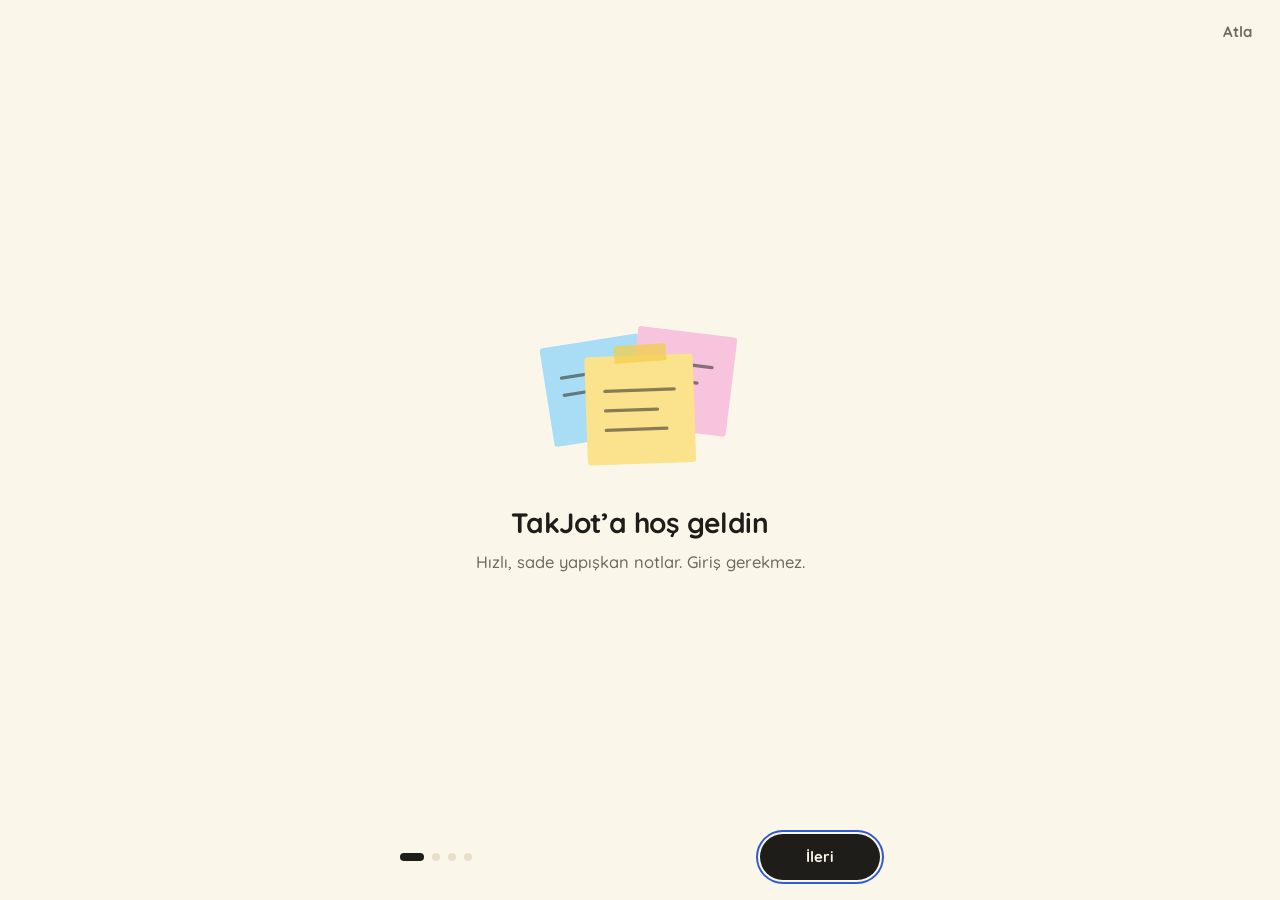
==== commit 9a8aac07: "Çöp kovası, giriş ekranı, bulut rızası, tanıtım, KVKK sayfası, cache v9 - Not sürüklenirken altta "S" ====
--- a/index.html
+++ b/index.html
@@ -57,7 +57,21 @@
       <path d="M7 18v25a4.5 4.5 0 0 0 9 0V12a7.5 7.5 0 0 0-15 0v31" fill="none" stroke="#8E97A3" stroke-width="2.6" stroke-linecap="round"/>
       <path d="M7 18v25a4.5 4.5 0 0 0 9 0V12" fill="none" stroke="#C9D0D8" stroke-width="1" stroke-linecap="round" opacity=".8"/>
     </symbol>
+    <symbol id="i-cloud" viewBox="0 0 24 24"><path d="M7 18.5a4 4 0 0 1-.4-7.98A5.5 5.5 0 0 1 17.2 9.1 4.75 4.75 0 0 1 17 18.5z"/></symbol>
+    <symbol id="i-cloud-up" viewBox="0 0 24 24"><path d="M7 18.5a4 4 0 0 1-.4-7.98A5.5 5.5 0 0 1 17.2 9.1 4.75 4.75 0 0 1 17 18.5z"/><path d="M12 16.5v-5M9.8 13.6l2.2-2.2 2.2 2.2"/></symbol>
+    <symbol id="i-cloud-down" viewBox="0 0 24 24"><path d="M7 18.5a4 4 0 0 1-.4-7.98A5.5 5.5 0 0 1 17.2 9.1 4.75 4.75 0 0 1 17 18.5z"/><path d="M12 11.2v5M9.8 14.1l2.2 2.2 2.2-2.2"/></symbol>
+    <symbol id="i-lock" viewBox="0 0 24 24"><rect x="5" y="10.5" width="14" height="10" rx="2.5"/><path d="M8.5 10.5V8a3.5 3.5 0 0 1 7 0v2.5M12 14.5v2"/></symbol>
+    <symbol id="i-unlock" viewBox="0 0 24 24"><rect x="5" y="10.5" width="14" height="10" rx="2.5"/><path d="M8.5 10.5V8a3.5 3.5 0 0 1 6.9-.8M12 14.5v2"/></symbol>
+    <symbol id="i-sync" viewBox="0 0 24 24"><path d="M19.5 12a7.5 7.5 0 0 1-13.1 5M4.5 12a7.5 7.5 0 0 1 13.1-5"/><path d="M17.8 3.5V7h-3.5M6.2 20.5V17h3.5"/></symbol>
     <symbol id="i-install" viewBox="0 0 24 24"><rect x="7" y="3" width="10" height="18" rx="2"/><path d="M12 7.5v6.5M9.5 11.5L12 14l2.5-2.5"/></symbol>
+    <symbol id="i-help" viewBox="0 0 24 24"><circle cx="12" cy="12" r="8.5"/><path d="M9.6 9.6a2.5 2.5 0 0 1 4.8.9c0 1.7-2.4 2-2.4 3.6"/><circle cx="12" cy="17" r=".9" class="f"/></symbol>
+    <symbol id="i-shield" viewBox="0 0 24 24"><path d="M12 3.5l7 2.8v5.2c0 4.4-3 7.9-7 9-4-1.1-7-4.6-7-9V6.3z"/><path d="M9 12l2.2 2.2L15.3 10"/></symbol>
+    <symbol id="g-mark" viewBox="0 0 48 48">
+      <path fill="#EA4335" d="M24 9.5c3.54 0 6.71 1.22 9.21 3.6l6.85-6.85C35.9 2.38 30.47 0 24 0 14.62 0 6.51 5.38 2.56 13.22l7.98 6.19C12.43 13.72 17.74 9.5 24 9.5z"/>
+      <path fill="#4285F4" d="M46.98 24.55c0-1.57-.15-3.09-.38-4.55H24v9.02h12.94c-.58 2.96-2.26 5.48-4.78 7.18l7.73 6c4.51-4.18 7.09-10.36 7.09-17.65z"/>
+      <path fill="#FBBC05" d="M10.53 28.59c-.48-1.45-.76-2.99-.76-4.59s.27-3.14.76-4.59l-7.98-6.19C.92 16.46 0 20.12 0 24c0 3.88.92 7.54 2.56 10.78l7.97-6.19z"/>
+      <path fill="#34A853" d="M24 48c6.48 0 11.93-2.13 15.89-5.81l-7.73-6c-2.15 1.45-4.92 2.3-8.16 2.3-6.26 0-11.57-4.22-13.47-9.91l-7.98 6.19C6.51 42.62 14.62 48 24 48z"/>
+    </symbol>
   </defs>
 </svg>
 
@@ -155,8 +169,122 @@
   <form method="dialog" class="sheet-form">
     <div id="sheet-brand" class="sheet-brand" hidden><img src="icons/logo.png" alt="" width="44" height="44"><span>TakJot</span></div>
     <h2 id="sheet-title" class="sheet-title"></h2>
+    <p id="sheet-info" class="sheet-info" hidden></p>
     <div id="sheet-items" class="sheet-items"></div>
   </form>
+</dialog>
+
+<dialog id="dlg-cloud" class="dlg" aria-labelledby="cloud-title">
+  <form id="cloud-form" method="dialog" class="dlg-form cloud-form" novalidate></form>
+</dialog>
+
+<!-- Shown only while a note is being dragged: drop it here to move it to the trash -->
+<div id="drop-bin" class="drop-bin" aria-hidden="true"><span class="drop-bin-in"><svg class="icon"><use href="#i-trash"/></svg><span>Sil</span></span></div>
+<p id="sr-live" class="visually-hidden" aria-live="assertive"></p>
+
+<!-- Google sign-in and cloud consent: full screen, only when a cloud action needs them -->
+<dialog id="dlg-gate" class="gate" aria-labelledby="gate-title">
+  <div class="gate-desk" aria-hidden="true">
+    <span class="gate-note" style="--c:var(--n-yellow);--x:-18px;--y:9%;--r:-8deg;--d:0s;--t:#F4A6BD"></span>
+    <span class="gate-note" style="--c:var(--n-blue);--x:calc(100% - 92px);--y:5%;--r:7deg;--d:-3s;--t:#F3D46B"></span>
+    <span class="gate-note" style="--c:var(--n-green);--x:calc(100% - 70px);--y:58%;--r:-5deg;--d:-6s;--t:#BBA7EE"></span>
+    <span class="gate-note" style="--c:var(--n-pink);--x:-34px;--y:72%;--r:9deg;--d:-9s;--t:#8FD9C0"></span>
+    <span class="gate-note small" style="--c:var(--n-orange);--x:62%;--y:86%;--r:-11deg;--d:-4s;--t:#F6B26B"></span>
+  </div>
+
+  <div id="gate-login" class="gate-panel">
+    <span class="gate-tape" aria-hidden="true"></span>
+    <img class="gate-logo" src="icons/logo.png" alt="" width="72" height="72">
+    <h2 id="gate-title" class="gate-title">Notların güvende olsun</h2>
+    <p class="gate-sub">Yedeğin şifrelenir, Google Drive’ında sana özel alanda durur.</p>
+    <button id="gate-google" class="btn google" type="button"><span class="g-badge" aria-hidden="true"><svg viewBox="0 0 48 48"><use href="#g-mark"/></svg></span><span class="g-label">Google ile devam et</span></button>
+    <p id="gate-error" class="gate-error" role="alert" hidden></p>
+    <button id="gate-later" class="gate-link" type="button">Şimdi değil</button>
+    <a class="gate-link small" href="kvkk.html" target="_blank" rel="noopener">Aydınlatma metni</a>
+  </div>
+
+  <form id="gate-consent" class="gate-panel" hidden novalidate>
+    <span class="gate-tape" aria-hidden="true"></span>
+    <h2 id="consent-title" class="gate-title">Bulut yedeği için onay</h2>
+    <p class="gate-sub">Yedeğini Google Drive’ına kaydedebilmemiz için onayın gerekiyor. Onayını istediğin zaman Bulut ayarlarından geri alabilirsin.</p>
+    <label class="consent-row">
+      <input id="consent-box" type="checkbox">
+      <span class="consent-box" aria-hidden="true"><svg class="icon"><use href="#i-check"/></svg></span>
+      <span>Yedeğimin Google Drive hesabıma şifreli kaydedilmesine açık rıza veriyorum.</span>
+    </label>
+    <a class="gate-link small" href="kvkk.html" target="_blank" rel="noopener">Aydınlatma metni</a>
+    <div class="gate-actions">
+      <button id="consent-cancel" class="btn ghost" type="button">Vazgeç</button>
+      <button id="consent-ok" class="btn primary" type="submit" disabled>Devam</button>
+    </div>
+  </form>
+</dialog>
+
+<!-- First-run introduction -->
+<dialog id="dlg-onboard" class="onboard" aria-label="TakJot tanıtımı">
+  <button id="ob-skip" class="btn ghost ob-skip" type="button">Atla</button>
+  <div id="ob-track" class="ob-track">
+    <section class="ob-slide" aria-label="Ekran 1 / 4">
+      <svg class="ob-art" viewBox="0 0 240 180" aria-hidden="true">
+        <g transform="rotate(-9 80 100)"><rect x="34" y="52" width="92" height="92" rx="3" style="fill:var(--n-blue)"/><path d="M50 82h52M50 98h40" class="ob-ink"/></g>
+        <g transform="rotate(7 160 96)"><rect x="112" y="44" width="92" height="92" rx="3" style="fill:var(--n-pink)"/><path d="M128 74h56M128 90h44M128 106h30" class="ob-ink"/></g>
+        <g transform="rotate(-2 120 110)"><rect x="70" y="66" width="100" height="100" rx="3" style="fill:var(--n-yellow)"/><path d="M88 98h64M88 116h48M88 134h56" class="ob-ink"/></g>
+        <rect x="96" y="56" width="48" height="16" rx="1" transform="rotate(-4 120 64)" class="ob-tape"/>
+      </svg>
+      <h2 class="ob-title">TakJot’a hoş geldin</h2>
+      <p class="ob-text">Hızlı, sade yapışkan notlar. Giriş gerekmez.</p>
+    </section>
+    <section class="ob-slide" aria-label="Ekran 2 / 4">
+      <svg class="ob-art" viewBox="0 0 240 180" aria-hidden="true">
+        <rect x="78" y="14" width="84" height="152" rx="16" class="ob-phone"/>
+        <path d="M108 26h24" class="ob-line"/>
+        <rect x="90" y="42" width="28" height="28" rx="2" style="fill:var(--n-yellow)" transform="rotate(-5 104 56)"/>
+        <rect x="122" y="44" width="28" height="28" rx="2" style="fill:var(--n-green)" transform="rotate(4 136 58)"/>
+        <rect x="90" y="78" width="28" height="28" rx="2" style="fill:var(--n-pink)" transform="rotate(3 104 92)"/>
+        <rect x="122" y="80" width="28" height="28" rx="2" style="fill:var(--n-blue)" transform="rotate(-4 136 94)"/>
+        <g transform="translate(160 104)">
+          <rect x="0" y="16" width="44" height="36" rx="8" class="ob-lock"/>
+          <path d="M10 16V10a12 12 0 0 1 24 0v6" class="ob-line thick"/>
+          <path d="M22 30v8" class="ob-line thick light"/>
+        </g>
+      </svg>
+      <h2 class="ob-title">Notların cihazında</h2>
+      <p class="ob-text">Notların sadece bu cihazda durur. İstersen şifreli yedek alırsın.</p>
+    </section>
+    <section class="ob-slide" aria-label="Ekran 3 / 4">
+      <svg class="ob-art" viewBox="0 0 240 180" aria-hidden="true">
+        <rect x="40" y="30" width="56" height="56" rx="2" style="fill:var(--n-green)" transform="rotate(-4 68 58)"/>
+        <rect x="40" y="100" width="56" height="56" rx="2" style="fill:var(--n-orange)" transform="rotate(3 68 128)"/>
+        <rect x="112" y="100" width="56" height="56" rx="2" class="ob-slot"/>
+        <g transform="rotate(6 156 66)">
+          <rect x="126" y="36" width="64" height="64" rx="2" style="fill:var(--n-yellow)" class="ob-lifted"/>
+          <rect x="136" y="50" width="9" height="9" rx="2" class="ob-box"/><path d="M151 55h28" class="ob-ink"/>
+          <rect x="136" y="66" width="9" height="9" rx="2" class="ob-box"/><path d="M151 71h22" class="ob-ink"/>
+          <rect x="136" y="82" width="9" height="9" rx="2" class="ob-box"/><path d="M151 87h26" class="ob-ink"/>
+        </g>
+        <path d="M150 108c-4 10-6 18-8 28" class="ob-line dash"/>
+        <path d="M136 128l6 9 7-8" class="ob-line"/>
+      </svg>
+      <h2 class="ob-title">Sürükle, düzenle</h2>
+      <p class="ob-text">Notları sürükleyip sırala, listeleri tek dokunuşla oluştur.</p>
+    </section>
+    <section class="ob-slide" aria-label="Ekran 4 / 4">
+      <svg class="ob-art" viewBox="0 0 240 180" aria-hidden="true">
+        <rect x="56" y="34" width="104" height="104" rx="3" style="fill:var(--n-white)" class="ob-paper" transform="rotate(-4 108 86)"/>
+        <path d="M74 66h54M74 84h40M74 102h62" class="ob-ink" transform="rotate(-4 108 86)"/>
+        <path d="M156 70l32 12v24c0 22-14 38-32 44-18-6-32-22-32-44V82z" style="fill:var(--n-green)" class="ob-shield"/>
+        <path d="M142 108l10 10 18-20" class="ob-line thick"/>
+      </svg>
+      <h2 class="ob-title">Gizliliğin önemli</h2>
+      <p class="ob-text">Banka şifresi gibi çok hassas bilgileri not almamanı öneririz.</p>
+      <a class="gate-link small" href="kvkk.html" target="_blank" rel="noopener">Aydınlatma metni</a>
+    </section>
+  </div>
+  <div class="ob-foot">
+    <div id="ob-dots" class="ob-dots" aria-hidden="true"><i></i><i></i><i></i><i></i></div>
+    <p id="ob-status" class="visually-hidden" aria-live="polite"></p>
+    <button id="ob-next" class="btn primary ob-next" type="button">İleri</button>
+  </div>
 </dialog>
 
 <input id="import-file" type="file" accept="application/json,.json" hidden>
--- a/styles.css
+++ b/styles.css
@@ -255,7 +255,7 @@
 /* A note held for reordering: straightened, lifted off the desk, above its neighbours */
 body.dragging-note { user-select: none; -webkit-user-select: none; cursor: grabbing; }
 body.dragging-note .card.lifted {
-  z-index: 5;
+  z-index: 9; /* above the bin, so the note stays in view over it */
   transform: rotate(0deg) scale(1.04);
   box-shadow: 0 2px 4px rgba(60, 40, 0, .12), 0 28px 32px -18px rgba(60, 40, 0, .6);
 }
@@ -498,6 +498,57 @@
 .sheet-item.danger, .sheet-item.danger .icon { color: var(--danger); }
 .sheet-item .tick { margin-left: auto; color: var(--ink); }
 
+/* Sheet rows with a second line, an info box and a switch */
+.sheet-item.has-sub { min-height: 60px; padding-block: 6px; }
+.sheet-label { display: flex; flex-direction: column; min-width: 0; }
+.sheet-sub { font-size: 13.5px; font-weight: 500; color: var(--muted); overflow-wrap: anywhere; }
+.sheet-sub.pending { color: var(--ink); font-weight: 700; }
+.sheet-sub.pending::before {
+  content: ""; display: inline-block; width: 8px; height: 8px; margin-right: 6px; border-radius: 50%;
+  background: var(--focus); vertical-align: 1px;
+}
+.sheet-info {
+  display: flex; align-items: center; gap: 12px; margin: 0 4px 8px; padding: 12px 14px;
+  border-radius: 16px; background: var(--bg); border: 1px solid var(--line);
+}
+.sheet-info .icon { color: var(--muted); }
+.sheet-info span { display: flex; flex-direction: column; min-width: 0; }
+.sheet-info small { font-size: 13px; font-weight: 600; color: var(--muted); }
+.sheet-info b { font-weight: 700; overflow-wrap: anywhere; }
+.switch {
+  position: relative; flex: none; margin-left: auto; width: 44px; height: 26px; border-radius: 999px;
+  background: var(--line); transition: background-color var(--dur) var(--ease);
+}
+.switch::after {
+  content: ""; position: absolute; top: 3px; left: 3px; width: 20px; height: 20px; border-radius: 50%;
+  background: var(--surface); box-shadow: 0 1px 2px rgba(25, 20, 10, .3);
+  transition: transform var(--dur) var(--ease);
+}
+[aria-checked="true"] > .switch { background: var(--ink); }
+[aria-checked="true"] > .switch::after { transform: translateX(18px); }
+
+/* "Yedek bekliyor": a small dot on the menu button */
+#menu-btn { position: relative; }
+#menu-btn.has-dot::after {
+  content: ""; position: absolute; top: 6px; right: 6px; width: 10px; height: 10px; border-radius: 50%;
+  background: var(--focus); box-shadow: 0 0 0 2px var(--surface);
+}
+
+/* Cloud dialogs */
+.cloud-form .dlg-text strong { color: var(--ink); }
+.cloud-form .field { width: 100%; min-width: 0; }
+.cloud-form .field-label { margin-top: 10px; }
+.cloud-form .field + .field-label { margin-top: 14px; }
+.form-error { margin: 12px 0 0; color: var(--danger); font-size: 14.5px; font-weight: 700; }
+.cloud-actions { flex-direction: column-reverse; align-items: stretch; gap: 8px; }
+.cloud-actions .btn { text-align: center; }
+@media (min-width: 640px) {
+  .cloud-actions { flex-direction: row; justify-content: flex-end; }
+}
+.cloud-extra { align-self: flex-start; min-height: 40px; padding: 0 16px; margin: 2px 0 6px; font-size: 14px; }
+.cloud-extra .icon { width: 20px; height: 20px; }
+.btn:disabled, .cloud-form input:disabled { opacity: .55; cursor: progress; }
+
 /* Toast */
 .toast {
   position: fixed; z-index: 30; left: 0; right: 0; margin-inline: auto; width: max-content;
@@ -525,6 +576,152 @@
   box-shadow: 0 1px 1px rgba(60, 40, 0, .08), 0 6px 10px -8px rgba(60, 40, 0, .5);
 }
 
+/* Drag-to-delete bin: slides up over the bottom bar while a note is held */
+.drop-bin {
+  position: fixed; left: 0; right: 0; bottom: 0; z-index: 8;
+  height: calc(72px + var(--safe-b)); padding-bottom: var(--safe-b);
+  display: grid; place-items: center;
+  background: var(--bar); color: var(--bar-ink);
+  border-radius: 50% 50% 0 0 / 22px 22px 0 0;
+  transform: translateY(100%); visibility: hidden; pointer-events: none;
+  transition: transform 200ms var(--ease), visibility 0s linear 200ms, background-color 140ms var(--ease);
+}
+body.dragging-note .drop-bin { transform: none; visibility: visible; transition: transform 200ms var(--ease), visibility 0s, background-color 140ms var(--ease); }
+.drop-bin-in {
+  display: inline-flex; align-items: center; gap: 10px; min-height: 44px; padding: 0 22px; border-radius: 999px;
+  border: 1.5px dashed color-mix(in oklab, var(--bar-ink) 45%, transparent);
+  font-size: 16px; font-weight: 700;
+  transition: transform 140ms var(--ease), border-color 140ms var(--ease);
+}
+.drop-bin.over { background: var(--danger); color: var(--bg); }
+/* The new-note button would poke out above the bin */
+body.dragging-note .fab { visibility: hidden; }
+.drop-bin.over .drop-bin-in { transform: scale(1.1); border-color: transparent; }
+body.dragging-note .card.lifted.to-bin { opacity: .8; transform: rotate(0deg) scale(.88); }
+
+/* Sign-in and consent: a full-screen desk with a few notes drifting on it */
+.gate, .onboard {
+  position: fixed; inset: 0; width: 100%; height: 100%; max-width: none; max-height: none;
+  margin: 0; padding: 0; border: 0; overflow: hidden;
+  background: var(--bg); color: var(--ink);
+}
+.gate::backdrop, .onboard::backdrop { background: var(--bg); }
+.gate { overflow-y: auto; overscroll-behavior: contain; }
+.gate[open] { display: grid; padding: calc(var(--safe-t) + 28px) 0 calc(var(--safe-b) + 24px); animation: fade-in 260ms var(--ease); }
+@keyframes fade-in { from { opacity: 0; } }
+.gate-desk {
+  position: fixed; inset: 0; overflow: hidden; pointer-events: none;
+  background-image: radial-gradient(circle, color-mix(in oklab, var(--line), var(--muted) 25%) 1.2px, transparent 1.6px);
+  background-size: 26px 26px;
+  animation: desk-drift 60s linear infinite;
+}
+@keyframes desk-drift { to { background-position: 260px 130px; } }
+.gate-note {
+  position: absolute; left: var(--x); top: var(--y);
+  width: 108px; height: 108px; border-radius: 2px 2px 4px 4px;
+  background: linear-gradient(170deg, color-mix(in oklab, var(--c), #fff var(--sheen)) 0%, var(--c) 60%);
+  box-shadow: 0 1px 1px rgba(60, 40, 0, .08), 0 16px 20px -14px rgba(60, 40, 0, .5);
+  rotate: var(--r);
+  animation: note-float 12s ease-in-out var(--d) infinite alternate;
+}
+.gate-note.small { width: 72px; height: 72px; }
+.gate-note::before {
+  content: ""; position: absolute; top: -9px; left: 50%; width: 52px; height: 18px; margin-left: -26px;
+  background: color-mix(in oklab, var(--t), transparent 25%); rotate: -3deg;
+}
+@keyframes note-float {
+  from { translate: 0 0; }
+  to { translate: 10px -16px; rotate: calc(var(--r) + 3deg); }
+}
+.gate-panel {
+  position: relative; z-index: 1;
+  display: flex; flex-direction: column; align-items: center; text-align: center;
+  width: min(400px, calc(100vw - 32px)); margin: auto;
+  padding: 34px 22px 18px; border-radius: 4px;
+  background: var(--surface);
+  box-shadow: 0 1px 2px rgba(60, 40, 0, .1), 0 24px 40px -24px rgba(60, 40, 0, .45);
+}
+.gate-tape {
+  position: absolute; top: -11px; left: 50%; width: 90px; height: 24px; margin-left: -45px; rotate: -2deg;
+  background: repeating-linear-gradient(90deg, rgba(255, 255, 255, .25) 0 4px, transparent 4px 10px), color-mix(in oklab, var(--sun), transparent 20%);
+}
+.gate-logo { width: 72px; height: 72px; margin-bottom: 10px; }
+.gate-title { margin: 0 0 8px; font-size: 27px; line-height: 1.15; font-weight: 700; letter-spacing: -.015em; }
+.gate-sub { margin: 0 0 22px; color: var(--muted); font-size: 15.5px; }
+.btn.google { width: 100%; min-height: 54px; gap: 12px; padding: 0 18px 0 8px; font-size: 16px; background: var(--ink); color: var(--bg); }
+.btn.google:disabled { cursor: progress; }
+.g-badge { display: grid; place-items: center; flex: none; width: 38px; height: 38px; border-radius: 50%; background: #fff; }
+.g-badge svg { width: 20px; height: 20px; }
+.gate-error {
+  width: 100%; margin: 14px 0 0; padding: 10px 12px; border-radius: 12px; text-align: left;
+  background: color-mix(in oklab, var(--danger), transparent 90%); color: var(--ink);
+  font-size: 14.5px; font-weight: 600;
+}
+.gate-link {
+  display: inline-flex; align-items: center; justify-content: center; min-height: 44px; padding: 0 12px; margin-top: 10px;
+  color: var(--ink); font-weight: 700; font-size: 15px;
+  text-decoration: underline; text-decoration-color: var(--sun); text-decoration-thickness: 3px; text-underline-offset: 4px;
+}
+.gate-link.small { margin-top: 0; font-size: 14px; font-weight: 600; color: var(--muted); text-decoration-thickness: 2px; }
+.gate-link:focus-visible { border-radius: 8px; }
+
+.consent-row {
+  display: flex; align-items: flex-start; gap: 12px; width: 100%; margin: 0 0 6px; padding: 14px;
+  border-radius: 16px; border: 1.5px solid var(--line); background: var(--bg);
+  text-align: left; font-size: 15.5px; font-weight: 600; cursor: pointer;
+}
+.consent-row input { position: absolute; opacity: 0; width: 1px; height: 1px; }
+.consent-box {
+  flex: none; display: grid; place-items: center; width: 26px; height: 26px; margin-top: 1px;
+  border-radius: 7px; border: 2px solid var(--ink); color: var(--bg);
+}
+.consent-box .icon { width: 18px; height: 18px; stroke-width: 2.6; opacity: 0; }
+.consent-row input:checked + .consent-box { background: var(--ink); }
+.consent-row input:checked + .consent-box .icon { opacity: 1; }
+.consent-row:has(input:focus-visible) { outline: 2px solid var(--focus); outline-offset: 2px; }
+.gate-actions { display: flex; gap: 8px; width: 100%; margin-top: 14px; }
+.gate-actions .btn { flex: 1; }
+.btn.primary:disabled { opacity: .4; cursor: not-allowed; }
+
+/* Onboarding: swipeable screens with dots */
+.onboard[open] { display: flex; flex-direction: column; }
+.ob-skip { position: absolute; z-index: 2; top: calc(var(--safe-t) + 10px); right: 12px; min-height: 44px; padding: 0 16px; color: var(--muted); }
+.ob-track {
+  flex: 1; display: flex; overflow-x: auto; overflow-y: hidden;
+  scroll-snap-type: x mandatory; overscroll-behavior-x: contain; scrollbar-width: none;
+}
+.ob-track::-webkit-scrollbar { display: none; }
+.ob-slide {
+  flex: 0 0 100%; scroll-snap-align: center; scroll-snap-stop: always;
+  display: flex; flex-direction: column; align-items: center; justify-content: center; text-align: center;
+  padding: calc(var(--safe-t) + 64px) 24px 16px; overflow-y: auto;
+}
+.ob-art { width: min(260px, 72vw); height: auto; margin-bottom: 28px; overflow: visible; }
+.ob-title { margin: 0 0 10px; font-size: 28px; line-height: 1.15; font-weight: 700; letter-spacing: -.015em; }
+.ob-text { margin: 0 auto 12px; max-width: 340px; color: var(--muted); font-size: 16.5px; }
+.ob-ink { fill: none; stroke: var(--paper-ink); stroke-width: 3; stroke-linecap: round; opacity: .55; }
+.ob-tape { fill: color-mix(in oklab, var(--sun), transparent 25%); }
+.ob-phone { fill: var(--surface); stroke: var(--ink); stroke-width: 3; }
+.ob-line { fill: none; stroke: var(--ink); stroke-width: 3; stroke-linecap: round; stroke-linejoin: round; }
+.ob-line.thick { stroke-width: 4.5; }
+.ob-line.light { stroke: var(--bg); }
+.ob-line.dash { stroke-dasharray: 2 7; }
+.ob-lock { fill: var(--ink); }
+.ob-slot { fill: none; stroke: var(--muted); stroke-width: 2; stroke-dasharray: 5 5; opacity: .7; }
+.ob-lifted { filter: drop-shadow(0 10px 8px rgba(60, 40, 0, .28)); }
+.ob-box { fill: none; stroke: var(--paper-ink); stroke-width: 2; opacity: .6; }
+.ob-paper { stroke: var(--line); stroke-width: 1.5; }
+.ob-shield { stroke: var(--ink); stroke-width: 3; stroke-linejoin: round; }
+.ob-shield + .ob-line { stroke: var(--paper-ink); }
+.ob-foot {
+  display: flex; align-items: center; gap: 12px;
+  width: min(520px, 100%); margin: 0 auto; padding: 12px 20px calc(var(--safe-b) + 20px);
+}
+.ob-dots { flex: 1; display: flex; gap: 8px; }
+.ob-dots i { width: 8px; height: 8px; border-radius: 50%; background: var(--line); transition: width 200ms var(--ease), background-color 200ms var(--ease); }
+.ob-dots i.on { width: 24px; border-radius: 4px; background: var(--ink); }
+.ob-next { min-width: 120px; }
+
 /* Hover only where a real pointer can hover; on touch it would stick after a tap */
 @media (hover: hover) and (pointer: fine) {
   .icon-btn:hover, .btn.ghost:hover, .cal-day:hover, .clear-btn:hover,
@@ -540,4 +737,8 @@
   *, *::before, *::after { animation: none !important; transition: none !important; }
   /* The held note still follows the finger, but does not grow */
   body.dragging-note .card.lifted { transform: rotate(0deg); }
-}
+  /* The bin only changes colour; the sign-in desk and its notes stand still */
+  .drop-bin.over .drop-bin-in { transform: none; }
+  body.dragging-note .card.lifted.to-bin { transform: rotate(0deg); }
+  .ob-track { scroll-behavior: auto; }
+}
